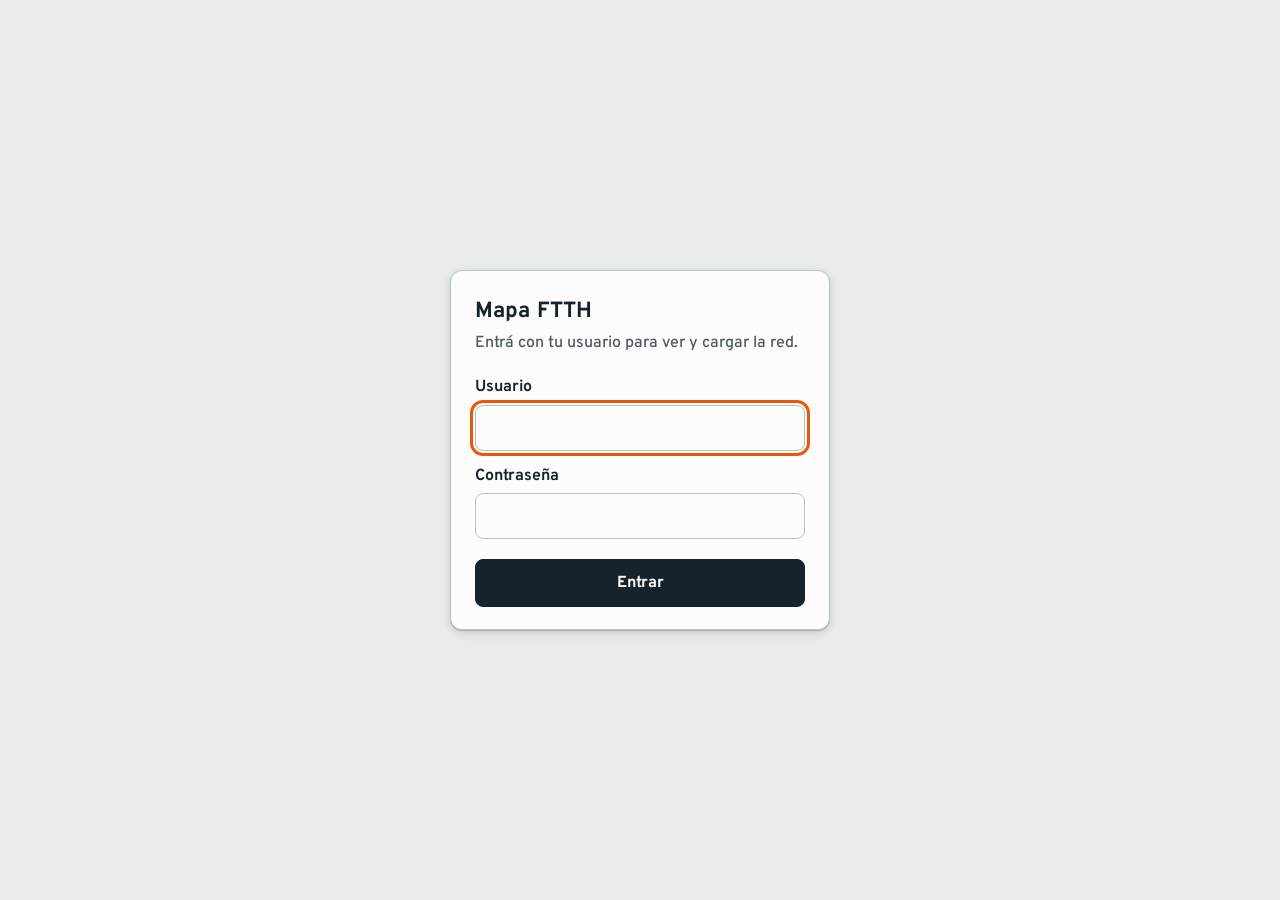
==== web/login.html @ 6dc516af "Kit 0.2.0: mapa base, login e instalador Visor MapLibre con mapas Calles (OSM propio en PMTiles), Hí" ====
<!doctype html>
<html lang="es">
<head>
  <meta charset="utf-8">
  <meta name="viewport" content="width=device-width, initial-scale=1, viewport-fit=cover">
  <meta name="theme-color" content="#16222c">
  <meta name="robots" content="noindex">
  <title>Entrar · Mapa FTTH</title>
  <link rel="icon" href="data:image/svg+xml,%3Csvg xmlns='http://www.w3.org/2000/svg' viewBox='0 0 32 32'%3E%3Crect width='32' height='32' rx='7' fill='%2316222c'/%3E%3Cpath d='M6 22 13 11l6 7 7-9' fill='none' stroke='%23fbfcfb' stroke-width='2.6' stroke-linecap='round' stroke-linejoin='round'/%3E%3Ccircle cx='13' cy='11' r='2.6' fill='%23e8590c'/%3E%3C/svg%3E">
  <style>
    @font-face {
      font-family: 'Overpass Variable';
      font-style: normal;
      font-display: swap;
      font-weight: 100 900;
      src: url('assets/ui/overpass-latin-wght-normal.woff2') format('woff2-variations');
    }
    :root {
      --ink: #16222c;
      --paper: #fbfcfb;
      --paper-dim: #e9edea;
      --line: #b9c3bd;
      --muted: #4d5b65;
      --signal: #e8590c;
      --shadow: 0 1px 1px rgb(22 34 44 / 0.22), 0 3px 10px rgb(22 34 44 / 0.16);
    }
    @media (prefers-color-scheme: dark) {
      :root {
        --ink: #eef2f0;
        --paper: #18232c;
        --paper-dim: #24323d;
        --line: #3d4c57;
        --muted: #a9b6bd;
        --signal: #ff8a3d;
        --shadow: 0 1px 1px rgb(0 0 0 / 0.5), 0 3px 12px rgb(0 0 0 / 0.4);
        color-scheme: dark;
      }
    }
    * { box-sizing: border-box; }
    html, body { height: 100%; margin: 0; }
    body {
      display: grid;
      place-items: center;
      padding: 16px;
      background: var(--paper-dim);
      color: var(--ink);
      font: 500 16px/1.4 'Overpass Variable', system-ui, -apple-system, 'Segoe UI', Roboto, sans-serif;
    }
    form {
      width: min(380px, 100%);
      padding: 26px 24px 22px;
      background: var(--paper);
      border: 1px solid var(--line);
      border-radius: 12px;
      box-shadow: var(--shadow);
    }
    h1 {
      margin: 0 0 4px;
      font-size: 22px;
      font-weight: 700;
      letter-spacing: 0.005em;
    }
    .sub { margin: 0 0 22px; color: var(--muted); }
    label {
      display: block;
      margin: 0 0 14px;
      font-weight: 650;
    }
    input {
      display: block;
      width: 100%;
      height: 46px;
      margin-top: 6px;
      padding: 0 12px;
      border: 1px solid var(--line);
      border-radius: 8px;
      background: var(--paper);
      color: inherit;
      font: inherit;
    }
    input:focus-visible, button:focus-visible { outline: 3px solid var(--signal); outline-offset: 2px; }
    button {
      width: 100%;
      height: 48px;
      margin-top: 6px;
      border: 1px solid var(--ink);
      border-radius: 8px;
      background: var(--ink);
      color: var(--paper);
      font: inherit;
      font-weight: 700;
      cursor: pointer;
    }
    button[disabled] { opacity: 0.6; cursor: wait; }
    .error {
      margin: 0 0 14px;
      padding: 10px 12px;
      border-radius: 8px;
      background: var(--signal);
      color: #fff;
      font-weight: 600;
    }
    [hidden] { display: none !important; }
  </style>
</head>
<body>
  <form id="form" autocomplete="on">
    <h1>Mapa FTTH</h1>
    <p class="sub">Entrá con tu usuario para ver y cargar la red.</p>
    <p id="error" class="error" role="alert" hidden></p>
    <label>Usuario
      <input id="usuario" name="usuario" type="text" autocomplete="username" autocapitalize="none" spellcheck="false" required autofocus>
    </label>
    <label>Contraseña
      <input id="clave" name="clave" type="password" autocomplete="current-password" required>
    </label>
    <button id="entrar" type="submit">Entrar</button>
  </form>
  <script>
    const form = document.getElementById('form');
    const error = document.getElementById('error');
    const button = document.getElementById('entrar');

    // La posición del mapa viaja en el #hash y se conserva al entrar.
    const destino = './' + location.hash;

    // Si ya hay sesión, no hay nada que pedir.
    fetch('auth/session', { cache: 'no-store' }).then((res) => {
      if (res.ok) location.replace(destino);
    }).catch(() => {});

    form.addEventListener('submit', async (event) => {
      event.preventDefault();
      error.hidden = true;
      button.disabled = true;
      try {
        const res = await fetch('auth/login', {
          method: 'POST',
          headers: { 'Content-Type': 'application/json' },
          body: JSON.stringify({ usuario: form.usuario.value.trim(), clave: form.clave.value }),
        });
        if (res.ok) {
          location.replace(destino);
          return;
        }
        const data = await res.json().catch(() => ({}));
        error.textContent = data.error || `No se pudo entrar (error ${res.status}).`;
        error.hidden = false;
        form.clave.value = '';
        form.clave.focus();
      } catch {
        error.textContent = 'No hay conexión con el servidor. Probá de nuevo.';
        error.hidden = false;
      } finally {
        button.disabled = false;
      }
    });
  </script>
</body>
</html>
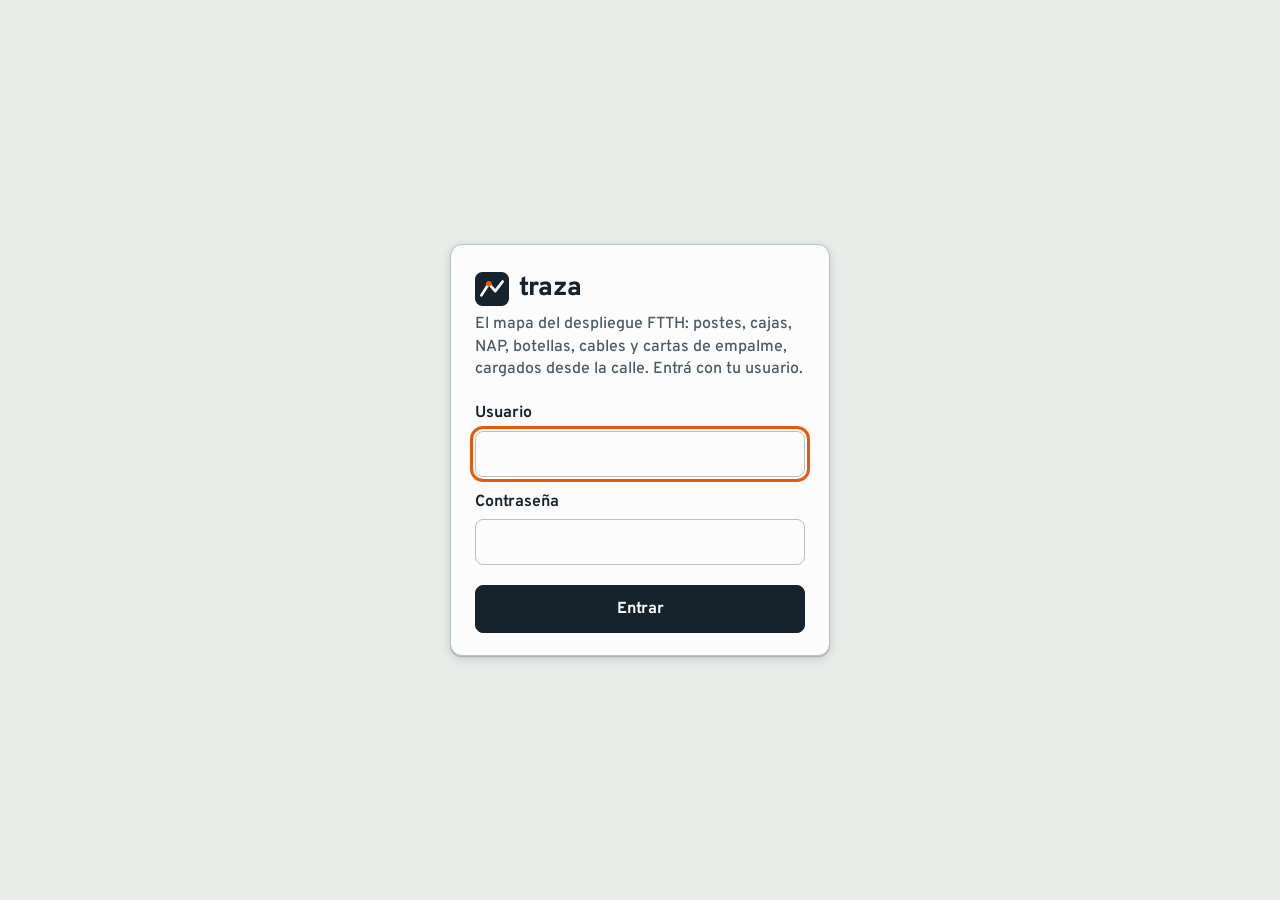
==== commit edb90983: "Kit 0.9.0: usuarios desde el visor y todas las redes en un solo mapa Panel Usuarios para quien admin" ====
--- a/web/login.html
+++ b/web/login.html
@@ -5,7 +5,7 @@
   <meta name="viewport" content="width=device-width, initial-scale=1, viewport-fit=cover">
   <meta name="theme-color" content="#16222c">
   <meta name="robots" content="noindex">
-  <title>Entrar · Mapa FTTH</title>
+  <title>Entrar · traza</title>
   <link rel="icon" href="data:image/svg+xml,%3Csvg xmlns='http://www.w3.org/2000/svg' viewBox='0 0 32 32'%3E%3Crect width='32' height='32' rx='7' fill='%2316222c'/%3E%3Cpath d='M6 22 13 11l6 7 7-9' fill='none' stroke='%23fbfcfb' stroke-width='2.6' stroke-linecap='round' stroke-linejoin='round'/%3E%3Ccircle cx='13' cy='11' r='2.6' fill='%23e8590c'/%3E%3C/svg%3E">
   <style>
     @font-face {
@@ -54,13 +54,20 @@
       border-radius: 12px;
       box-shadow: var(--shadow);
     }
+    .marca {
+      display: flex;
+      align-items: center;
+      gap: 10px;
+      margin: 0 0 6px;
+    }
+    .marca svg { width: 34px; height: 34px; flex: none; }
     h1 {
-      margin: 0 0 4px;
-      font-size: 22px;
-      font-weight: 700;
-      letter-spacing: 0.005em;
+      margin: 0;
+      font-size: 26px;
+      font-weight: 800;
+      letter-spacing: -0.01em;
     }
-    .sub { margin: 0 0 22px; color: var(--muted); }
+    .sub { margin: 0 0 22px; color: var(--muted); line-height: 1.4; }
     label {
       display: block;
       margin: 0 0 14px;
@@ -105,8 +112,11 @@
 </head>
 <body>
   <form id="form" autocomplete="on">
-    <h1>Mapa FTTH</h1>
-    <p class="sub">Entrá con tu usuario para ver y cargar la red.</p>
+    <div class="marca" aria-hidden="true">
+      <svg viewBox="0 0 32 32"><rect width="32" height="32" rx="7" fill="#16222c"/><path d="M6 22 13 11l6 7 7-9" fill="none" stroke="#fbfcfb" stroke-width="2.6" stroke-linecap="round" stroke-linejoin="round"/><circle cx="13" cy="11" r="2.6" fill="#e8590c"/></svg>
+      <h1>traza</h1>
+    </div>
+    <p class="sub">El mapa del despliegue FTTH: postes, cajas, NAP, botellas, cables y cartas de empalme, cargados desde la calle. Entrá con tu usuario.</p>
     <p id="error" class="error" role="alert" hidden></p>
     <label>Usuario
       <input id="usuario" name="usuario" type="text" autocomplete="username" autocapitalize="none" spellcheck="false" required autofocus>
